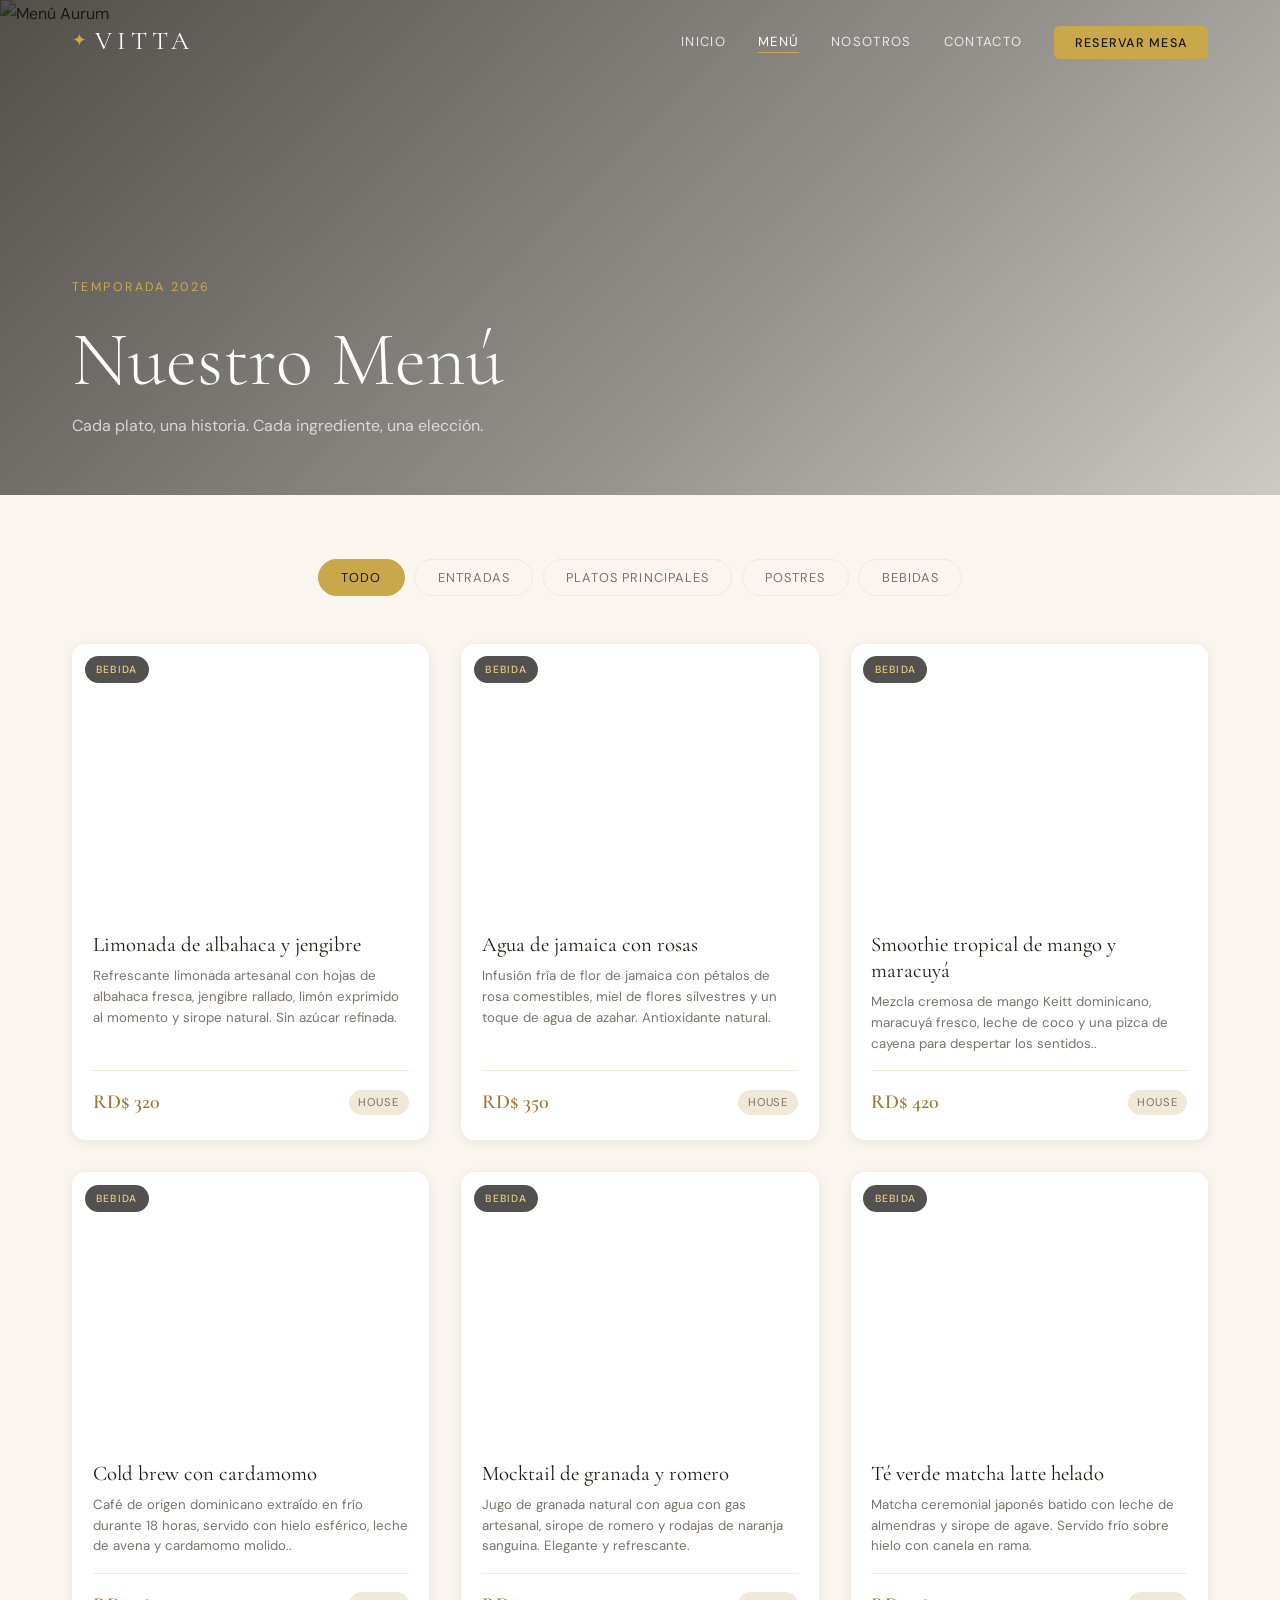
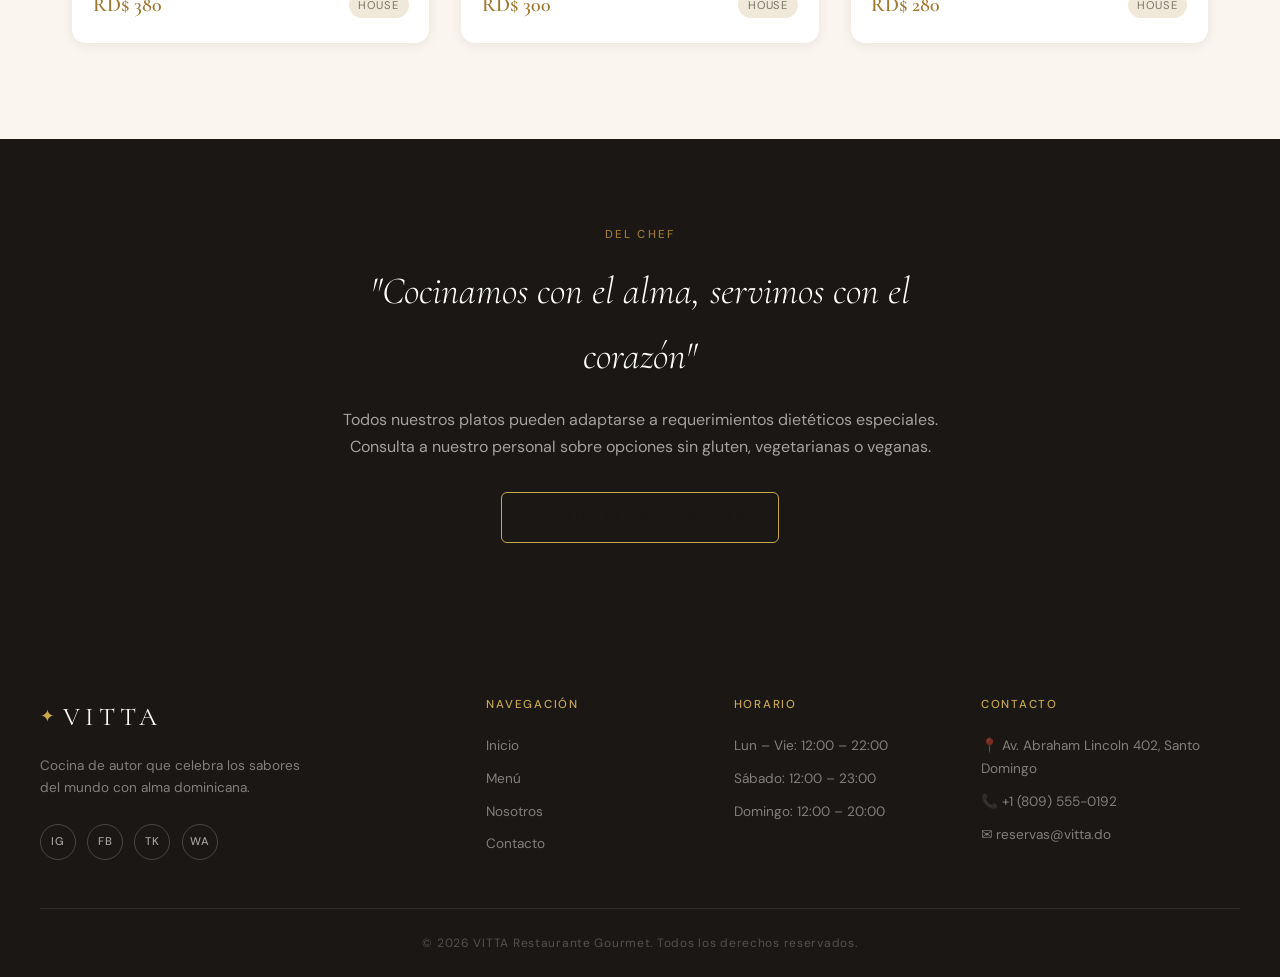
==== menu.html @ 18cf12e7 "Add files via upload" ====
<!DOCTYPE html>
<html lang="es">
<head>
  <meta charset="UTF-8" />
  <meta name="viewport" content="width=device-width, initial-scale=1.0" />
  <title>Menú — VITTA Restaurante Gourmet</title>
  <link rel="stylesheet" href="style.css" />
  <link rel="preconnect" href="https://fonts.googleapis.com" />
  <link rel="preconnect" href="https://fonts.gstatic.com" crossorigin />
  <link href="https://fonts.googleapis.com/css2?family=Cormorant+Garamond:ital,wght@0,300;0,400;0,600;1,300;1,400&family=DM+Sans:wght@300;400;500&display=swap" rel="stylesheet" />
</head>
<body>

  <nav class="navbar" id="navbar">
    <div class="nav-container">
      <a href="index.html" class="nav-logo">
        <span class="logo-icon">✦</span>
        <span class="logo-text">VITTA</span>
      </a>
      <ul class="nav-links" id="navLinks">
        <li><a href="index.html" class="nav-link">Inicio</a></li>
        <li><a href="menu.html" class="nav-link active">Menú</a></li>
        <li><a href="nosotros.html" class="nav-link">Nosotros</a></li>
        <li><a href="contacto.html" class="nav-link">Contacto</a></li>
        <li><a href="contacto.html" class="nav-cta">Reservar mesa</a></li>
      </ul>
      <button class="hamburger" id="hamburger" aria-label="Abrir menú">
        <span></span><span></span><span></span>
      </button>
    </div>
  </nav>

  <section class="page-hero">
    <div class="page-hero-bg">
      <img src="Imagenes/descarga.jpg" alt="Menú Aurum" />
      <div class="hero-overlay"></div>
    </div>
    <div class="page-hero-content">
      <p class="hero-eyebrow reveal">Temporada 2026</p>
      <h1 class="page-hero-title reveal">Nuestro Menú</h1>
      <p class="page-hero-sub reveal">Cada plato, una historia. Cada ingrediente, una elección.</p>
    </div>
  </section>

  <section class="menu-section">
    <div class="menu-filter reveal" id="menuFilter">
      <button class="filter-btn active" data-category="all">Todo</button>
      <button class="filter-btn" data-category="Starter">Entradas</button>
      <button class="filter-btn" data-category="Main">Platos principales</button>
      <button class="filter-btn" data-category="Dessert">Postres</button>
      <button class="filter-btn" data-category="Drink">Bebidas</button>
    </div>

    <div class="menu-loading" id="menuLoading">
      <div class="loading-spinner"></div>
      <p>Cargando los platos del día...</p>
    </div>

    <div class="menu-error hidden" id="menuError">
      <p class="error-icon">⚠️</p>
      <h3>No pudimos cargar el menú</h3>
      <p>Verifica tu conexión e intenta de nuevo.</p>
      <button class="btn-primary" id="retryBtn">Reintentar</button>
    </div>

    <div class="menu-grid hidden" id="menuGrid">
    
    </div>
  </section>

  <section class="chef-note reveal">
    <div class="chef-note-inner">
      <span class="section-label">Del chef</span>
      <h2>"Cocinamos con el alma, servimos con el corazón"</h2>
      <p>Todos nuestros platos pueden adaptarse a requerimientos dietéticos especiales. Consulta a nuestro personal sobre opciones sin gluten, vegetarianas o veganas.</p>
      <a href="contacto.html" class="btn-outline">Consultar disponibilidad</a>
    </div>
  </section>

  <footer class="footer">
    <div class="footer-grid">
      <div class="footer-brand">
        <a href="index.html" class="nav-logo">
          <span class="logo-icon">✦</span>
          <span class="logo-text">VITTA</span>
        </a>
        <p>Cocina de autor que celebra los sabores del mundo con alma dominicana.</p>
        <div class="social-links">
          <a href="#" aria-label="Instagram" class="social-link">IG</a>
          <a href="#" aria-label="Facebook" class="social-link">FB</a>
          <a href="#" aria-label="TikTok" class="social-link">TK</a>
          <a href="#" aria-label="WhatsApp" class="social-link">WA</a>
        </div>
      </div>
      <div class="footer-col">
        <h4>Navegación</h4>
        <ul>
          <li><a href="index.html">Inicio</a></li>
          <li><a href="menu.html">Menú</a></li>
          <li><a href="nosotros.html">Nosotros</a></li>
          <li><a href="contacto.html">Contacto</a></li>
        </ul>
      </div>
      <div class="footer-col">
        <h4>Horario</h4>
        <ul>
          <li>Lun – Vie: 12:00 – 22:00</li>
          <li>Sábado: 12:00 – 23:00</li>
          <li>Domingo: 12:00 – 20:00</li>
        </ul>
      </div>
      <div class="footer-col">
        <h4>Contacto</h4>
        <ul>
          <li>📍 Av. Abraham Lincoln 402, Santo Domingo</li>
          <li>📞 +1 (809) 555-0192</li>
          <li>✉️ reservas@vitta.do</li>
        </ul>
      </div>
    </div>
    <div class="footer-bottom">
      <p>© 2026 VITTA Restaurante Gourmet. Todos los derechos reservados.</p>
    </div>
  </footer>

  <script src="script.js"></script>
</body>
</html>
---- style.css ----
:root {
  --gold:         #c9a84c;
  --gold-light:   #e8cc80;
  --gold-dark:    #a07830;
  --cream:        #faf6ef;
  --cream-dark:   #f0e8d8;
  --charcoal:     #1a1714;
  --charcoal-mid: #2e2a24;
  --charcoal-soft:#4a4540;
  --terracotta:   #b55a38;
  --white:        #ffffff;
  --text-light:   #7a736a;

  --font-display: 'Cormorant Garamond', Georgia, serif;
  --font-body:    'DM Sans', system-ui, sans-serif;

  --radius-sm:  6px;
  --radius-md:  14px;
  --radius-lg:  24px;
  --shadow-sm:  0 2px 12px rgba(26,23,20,.08);
  --shadow-md:  0 8px 32px rgba(26,23,20,.14);
  --shadow-lg:  0 20px 60px rgba(26,23,20,.20);

  --transition: .35s cubic-bezier(.25,.8,.25,1);
  --max-w:      1200px;
}

*, *::before, *::after { box-sizing: border-box; margin: 0; padding: 0; }

html { scroll-behavior: smooth; font-size: 16px; }

body {
  font-family: var(--font-body);
  background: var(--cream);
  color: var(--charcoal);
  line-height: 1.7;
  overflow-x: hidden;
}

img { display: block; max-width: 100%; height: auto; }
a  { text-decoration: none; color: inherit; }
ul { list-style: none; }

.hidden { display: none !important; }

.section-label {
  display: inline-block;
  font-family: var(--font-body);
  font-size: .72rem;
  font-weight: 500;
  letter-spacing: .18em;
  text-transform: uppercase;
  color: var(--gold-dark);
  margin-bottom: .9rem;
}

.section-title {
  font-family: var(--font-display);
  font-size: clamp(2rem, 4vw, 3.2rem);
  font-weight: 300;
  line-height: 1.15;
  color: var(--charcoal);
  margin-bottom: 1rem;
}

.section-desc {
  font-size: 1rem;
  color: var(--text-light);
  max-width: 520px;
  margin: 0 auto;
}

.section-header {
  text-align: center;
  margin-bottom: 3.5rem;
}

.btn-primary {
  display: inline-block;
  background: var(--gold);
  color: var(--charcoal);
  font-family: var(--font-body);
  font-size: .82rem;
  font-weight: 500;
  letter-spacing: .12em;
  text-transform: uppercase;
  padding: .9rem 2.2rem;
  border-radius: var(--radius-sm);
  border: none;
  cursor: pointer;
  transition: background var(--transition), transform var(--transition), box-shadow var(--transition);
}
.btn-primary:hover {
  background: var(--gold-light);
  transform: translateY(-2px);
  box-shadow: 0 8px 24px rgba(201,168,76,.35);
}

.btn-ghost {
  display: inline-block;
  background: transparent;
  color: var(--white);
  font-size: .82rem;
  font-weight: 500;
  letter-spacing: .12em;
  text-transform: uppercase;
  padding: .9rem 2.2rem;
  border-radius: var(--radius-sm);
  border: 1px solid rgba(255,255,255,.5);
  cursor: pointer;
  transition: background var(--transition), border-color var(--transition);
}
.btn-ghost:hover {
  background: rgba(255,255,255,.1);
  border-color: var(--white);
}

.btn-outline {
  display: inline-block;
  background: transparent;
  color: var(--charcoal);
  font-size: .82rem;
  font-weight: 500;
  letter-spacing: .12em;
  text-transform: uppercase;
  padding: .85rem 2rem;
  border-radius: var(--radius-sm);
  border: 1.5px solid var(--gold);
  cursor: pointer;
  transition: background var(--transition), color var(--transition);
}
.btn-outline:hover {
  background: var(--gold);
  color: var(--charcoal);
}

.btn-large { padding: 1.1rem 2.8rem; font-size: .9rem; }
.btn-full  { width: 100%; text-align: center; }

.navbar {
  position: fixed;
  top: 0; left: 0; right: 0;
  z-index: 1000;
  padding: 1.2rem 0;
  transition: background var(--transition), padding var(--transition), box-shadow var(--transition);
}

.navbar.scrolled {
  background: rgba(26,23,20,.96);
  backdrop-filter: blur(12px);
  -webkit-backdrop-filter: blur(12px);
  padding: .7rem 0;
  box-shadow: 0 2px 24px rgba(0,0,0,.3);
}

.nav-container {
  max-width: var(--max-w);
  margin: 0 auto;
  padding: 0 2rem;
  display: flex;
  align-items: center;
  justify-content: space-between;
}

.nav-logo {
  display: flex;
  align-items: center;
  gap: .5rem;
  color: var(--white);
  transition: opacity var(--transition);
}
.nav-logo:hover { opacity: .8; }

.logo-icon {
  color: var(--gold);
  font-size: 1.1rem;
}
.logo-text {
  font-family: var(--font-display);
  font-size: 1.6rem;
  font-weight: 400;
  letter-spacing: .2em;
}

.nav-links {
  display: flex;
  align-items: center;
  gap: 2rem;
}

.nav-link {
  font-size: .82rem;
  font-weight: 400;
  letter-spacing: .1em;
  text-transform: uppercase;
  color: rgba(255,255,255,.8);
  position: relative;
  transition: color var(--transition);
}
.nav-link::after {
  content: '';
  position: absolute;
  bottom: -3px; left: 0;
  width: 0; height: 1px;
  background: var(--gold);
  transition: width var(--transition);
}
.nav-link:hover, .nav-link.active {
  color: var(--white);
}
.nav-link:hover::after, .nav-link.active::after {
  width: 100%;
}

.nav-cta {
  font-size: .78rem;
  font-weight: 500;
  letter-spacing: .1em;
  text-transform: uppercase;
  color: var(--charcoal);
  background: var(--gold);
  padding: .55rem 1.3rem;
  border-radius: var(--radius-sm);
  transition: background var(--transition), transform var(--transition);
}
.nav-cta:hover {
  background: var(--gold-light);
  transform: translateY(-1px);
}

.hamburger {
  display: none;
  flex-direction: column;
  gap: 5px;
  background: none;
  border: none;
  cursor: pointer;
  padding: 4px;
}
.hamburger span {
  display: block;
  width: 26px; height: 2px;
  background: var(--white);
  transition: transform var(--transition), opacity var(--transition);
  transform-origin: center;
}
.hamburger.open span:nth-child(1) { transform: translateY(7px) rotate(45deg); }
.hamburger.open span:nth-child(2) { opacity: 0; transform: scaleX(0); }
.hamburger.open span:nth-child(3) { transform: translateY(-7px) rotate(-45deg); }

.hero {
  position: relative;
  height: 100vh;
  min-height: 620px;
  display: flex;
  align-items: center;
  overflow: hidden;
}

.hero-bg {
  position: absolute;
  inset: 0;
  z-index: 0;
}
.hero-img {
  width: 100%; height: 100%;
  object-fit: cover;
  object-position: center;
  transform: scale(1.05);
  animation: heroZoom 10s ease-out forwards;
}
@keyframes heroZoom {
  to { transform: scale(1); }
}

.hero-overlay {
  position: absolute;
  inset: 0;
  background: linear-gradient(
    135deg,
    rgba(26,23,20,.75) 0%,
    rgba(26,23,20,.45) 60%,
    rgba(26,23,20,.2) 100%
  );
}

.hero-content {
  position: relative;
  z-index: 1;
  max-width: var(--max-w);
  margin: 0 auto;
  padding: 0 2rem;
  padding-top: 5rem;
}

.hero-eyebrow {
  font-size: .78rem;
  letter-spacing: .2em;
  text-transform: uppercase;
  color: var(--gold);
  margin-bottom: 1.2rem;
}

.hero-title {
  font-family: var(--font-display);
  font-size: clamp(3.5rem, 8vw, 7rem);
  font-weight: 300;
  line-height: 1.05;
  color: var(--white);
  margin-bottom: 1.4rem;
}
.hero-title em {
  font-style: italic;
  color: var(--gold-light);
}

.hero-subtitle {
  font-size: 1.05rem;
  color: rgba(255,255,255,.75);
  max-width: 480px;
  margin-bottom: 2.4rem;
  line-height: 1.65;
}

.hero-actions {
  display: flex;
  flex-wrap: wrap;
  gap: 1rem;
}

.hero-scroll-hint {
  position: absolute;
  bottom: 2.5rem;
  left: 50%;
  transform: translateX(-50%);
  display: flex;
  flex-direction: column;
  align-items: center;
  gap: .5rem;
  color: rgba(255,255,255,.5);
  font-size: .7rem;
  letter-spacing: .15em;
  text-transform: uppercase;
  z-index: 1;
}
.scroll-line {
  width: 1px; height: 40px;
  background: linear-gradient(to bottom, rgba(255,255,255,.5), transparent);
  animation: scrollPulse 2s ease-in-out infinite;
}
@keyframes scrollPulse {
  0%, 100% { opacity: .3; transform: scaleY(.8); }
  50%       { opacity: 1;  transform: scaleY(1); }
}

.stats-bar {
  background: var(--charcoal);
  display: flex;
  justify-content: center;
  align-items: center;
  flex-wrap: wrap;
  gap: 0;
  padding: 2.5rem 2rem;
}

.stat {
  display: flex;
  flex-direction: column;
  align-items: center;
  padding: 0 3rem;
  text-align: center;
}
.stat strong {
  font-family: var(--font-display);
  font-size: 2.8rem;
  font-weight: 300;
  color: var(--gold);
  line-height: 1;
}
.stat span {
  font-size: .75rem;
  letter-spacing: .1em;
  text-transform: uppercase;
  color: rgba(255,255,255,.5);
  margin-top: .3rem;
}

.stat-divider {
  width: 1px; height: 40px;
  background: rgba(255,255,255,.15);
}

.featured {
  padding: 7rem 2rem;
  max-width: var(--max-w);
  margin: 0 auto;
}

.featured-grid {
  display: grid;
  grid-template-columns: repeat(3, 1fr);
  gap: 2rem;
  margin-bottom: 3rem;
}

.dish-card {
  background: var(--white);
  border-radius: var(--radius-md);
  overflow: hidden;
  box-shadow: var(--shadow-sm);
  transition: transform var(--transition), box-shadow var(--transition);
}
.dish-card:hover {
  transform: translateY(-6px);
  box-shadow: var(--shadow-lg);
}

.dish-img-wrap {
  position: relative;
  aspect-ratio: 4/3;
  overflow: hidden;
}
.dish-img {
  width: 100%; height: 100%;
  object-fit: cover;
  transition: transform .6s ease;
}
.dish-card:hover .dish-img { transform: scale(1.06); }

.dish-badge {
  position: absolute;
  top: 1rem; right: 1rem;
  background: var(--gold);
  color: var(--charcoal);
  font-size: .68rem;
  font-weight: 500;
  letter-spacing: .1em;
  text-transform: uppercase;
  padding: .3rem .75rem;
  border-radius: 20px;
}

.dish-info { padding: 1.5rem; }

.dish-category {
  font-size: .7rem;
  letter-spacing: .12em;
  text-transform: uppercase;
  color: var(--gold-dark);
  margin-bottom: .5rem;
  display: block;
}

.dish-name {
  font-family: var(--font-display);
  font-size: 1.45rem;
  font-weight: 400;
  margin-bottom: .6rem;
  line-height: 1.2;
}

.dish-desc {
  font-size: .87rem;
  color: var(--text-light);
  line-height: 1.6;
  margin-bottom: 1.2rem;
}

.dish-footer {
  display: flex;
  justify-content: space-between;
  align-items: center;
  border-top: 1px solid var(--cream-dark);
  padding-top: 1rem;
}

.dish-price {
  font-family: var(--font-display);
  font-size: 1.3rem;
  font-weight: 600;
  color: var(--gold-dark);
}

.dish-link {
  font-size: .78rem;
  font-weight: 500;
  color: var(--charcoal);
  letter-spacing: .05em;
  transition: color var(--transition), gap var(--transition);
}
.dish-link:hover { color: var(--gold-dark); }

.featured-cta { text-align: center; }

.experience {
  background: var(--charcoal);
  display: grid;
  grid-template-columns: 1fr 1fr;
  min-height: 600px;
}

.experience-img-col {
  position: relative;
  overflow: hidden;
}
.experience-img-col img {
  width: 100%; height: 100%;
  object-fit: cover;
  transition: transform .8s ease;
}
.experience-img-col:hover img { transform: scale(1.03); }

.exp-accent-box {
  position: absolute;
  bottom: 2rem; right: -1.5rem;
  background: var(--gold);
  color: var(--charcoal);
  padding: 1.5rem 2rem;
  max-width: 280px;
  border-radius: var(--radius-sm);
  box-shadow: var(--shadow-md);
}
.exp-accent-text {
  font-family: var(--font-display);
  font-size: 1rem;
  font-style: italic;
  line-height: 1.4;
  margin-bottom: .5rem;
}
.exp-accent-author {
  font-size: .72rem;
  font-weight: 500;
  letter-spacing: .08em;
}

.experience-text-col {
  padding: 5rem 4rem;
  display: flex;
  flex-direction: column;
  justify-content: center;
  gap: 0;
}
.experience-text-col .section-title { color: var(--white); }
.experience-text-col p {
  color: rgba(255,255,255,.65);
  margin-bottom: 1.5rem;
  font-size: .95rem;
}

.exp-list {
  list-style: none;
  margin-bottom: 2rem;
}
.exp-list li {
  display: flex;
  align-items: flex-start;
  gap: .8rem;
  color: rgba(255,255,255,.75);
  font-size: .9rem;
  padding: .5rem 0;
  border-bottom: 1px solid rgba(255,255,255,.08);
}
.exp-icon { color: var(--gold); flex-shrink: 0; }

.testimonials {
  padding: 7rem 2rem;
  background: var(--cream-dark);
  max-width: 100%;
}
.testimonials .section-header { max-width: var(--max-w); margin: 0 auto 3.5rem; }

.testimonials-grid {
  max-width: var(--max-w);
  margin: 0 auto;
  display: grid;
  grid-template-columns: repeat(3, 1fr);
  gap: 2rem;
}

.testimonial-card {
  background: var(--white);
  padding: 2rem;
  border-radius: var(--radius-md);
  box-shadow: var(--shadow-sm);
  position: relative;
  transition: transform var(--transition), box-shadow var(--transition);
}
.testimonial-card:hover {
  transform: translateY(-4px);
  box-shadow: var(--shadow-md);
}
.testimonial-card::before {
  content: '\201C';
  font-family: var(--font-display);
  font-size: 5rem;
  color: var(--gold);
  opacity: .25;
  position: absolute;
  top: .5rem; left: 1.2rem;
  line-height: 1;
}

.stars {
  color: var(--gold);
  font-size: .9rem;
  letter-spacing: .1em;
  margin-bottom: 1rem;
}

.testimonial-card p {
  font-family: var(--font-display);
  font-size: 1.05rem;
  font-style: italic;
  line-height: 1.65;
  color: var(--charcoal-soft);
  margin-bottom: 1.5rem;
}

.testimonial-card footer {
  display: flex;
  align-items: center;
  gap: .9rem;
  border-top: 1px solid var(--cream-dark);
  padding-top: 1.2rem;
}
.testimonial-card footer img {
  width: 46px; height: 46px;
  border-radius: 50%;
  object-fit: cover;
  border: 2px solid var(--gold-light);
}
.testimonial-card footer strong {
  display: block;
  font-size: .88rem;
  font-weight: 500;
}
.testimonial-card footer span {
  font-size: .75rem;
  color: var(--text-light);
}

.cta-section {
  background: var(--charcoal-mid);
  background-image: url('https://images.unsplash.com/photo-1559329007-40df8a9345d8?w=1400&q=60');
  background-size: cover;
  background-position: center;
  background-blend-mode: multiply;
  padding: 7rem 2rem;
  text-align: center;
  position: relative;
}
.cta-section::before {
  content: '';
  position: absolute;
  inset: 0;
  background: rgba(26,23,20,.7);
}
.cta-inner {
  position: relative;
  z-index: 1;
  max-width: 640px;
  margin: 0 auto;
}
.cta-section .section-label { color: var(--gold-light); }
.cta-section h2 {
  font-family: var(--font-display);
  font-size: clamp(2rem, 4vw, 3rem);
  font-weight: 300;
  color: var(--white);
  margin-bottom: 1rem;
}
.cta-section p {
  color: rgba(255,255,255,.65);
  margin-bottom: 2rem;
}

.page-hero {
  position: relative;
  height: 55vh;
  min-height: 420px;
  display: flex;
  align-items: flex-end;
  overflow: hidden;
}
.page-hero--short {
  height: 45vh;
  min-height: 340px;
}

.page-hero-bg {
  position: absolute;
  inset: 0;
}
.page-hero-bg img {
  width: 100%; height: 100%;
  object-fit: cover;
}

.page-hero-content {
  position: relative;
  z-index: 1;
  width: 100%;
  max-width: var(--max-w);
  margin: 0 auto;
  padding: 0 2rem 3.5rem;
}
.page-hero-title {
  font-family: var(--font-display);
  font-size: clamp(2.8rem, 6vw, 5rem);
  font-weight: 300;
  color: var(--white);
  margin-bottom: .6rem;
  line-height: 1.1;
}
.page-hero-sub {
  color: rgba(255,255,255,.7);
  font-size: 1rem;
}

.menu-section {
  max-width: var(--max-w);
  margin: 0 auto;
  padding: 4rem 2rem 6rem;
}

.menu-filter {
  display: flex;
  flex-wrap: wrap;
  justify-content: center;
  gap: .6rem;
  margin-bottom: 3rem;
}

.filter-btn {
  background: none;
  border: 1.5px solid var(--cream-dark);
  border-radius: 30px;
  padding: .55rem 1.4rem;
  font-family: var(--font-body);
  font-size: .8rem;
  font-weight: 400;
  letter-spacing: .08em;
  text-transform: uppercase;
  color: var(--text-light);
  cursor: pointer;
  transition: background var(--transition), border-color var(--transition), color var(--transition);
}
.filter-btn:hover, .filter-btn.active {
  background: var(--gold);
  border-color: var(--gold);
  color: var(--charcoal);
}

.menu-loading {
  text-align: center;
  padding: 5rem 0;
  color: var(--text-light);
}
.loading-spinner {
  width: 42px; height: 42px;
  border: 3px solid var(--cream-dark);
  border-top-color: var(--gold);
  border-radius: 50%;
  margin: 0 auto 1.2rem;
  animation: spin .85s linear infinite;
}
@keyframes spin { to { transform: rotate(360deg); } }

.menu-error {
  text-align: center;
  padding: 4rem 2rem;
}
.error-icon { font-size: 2.5rem; margin-bottom: 1rem; }
.menu-error h3 {
  font-family: var(--font-display);
  font-size: 1.6rem;
  margin-bottom: .5rem;
}
.menu-error p { color: var(--text-light); margin-bottom: 1.5rem; }

.menu-grid {
  display: grid;
  grid-template-columns: repeat(auto-fill, minmax(280px, 1fr));
  gap: 2rem;
}

.meal-card {
  background: var(--white);
  border-radius: var(--radius-md);
  overflow: hidden;
  box-shadow: var(--shadow-sm);
  transition: transform var(--transition), box-shadow var(--transition);
  display: flex;
  flex-direction: column;
}
.meal-card:hover {
  transform: translateY(-5px);
  box-shadow: var(--shadow-lg);
}
.meal-card-img-wrap {
  position: relative;
  aspect-ratio: 4/3;
  overflow: hidden;
}
.meal-card-img-wrap img {
  width: 100%; height: 100%;
  object-fit: cover;
  transition: transform .6s ease;
}
.meal-card:hover .meal-card-img-wrap img { transform: scale(1.06); }

.meal-card-category {
  position: absolute;
  top: .8rem; left: .8rem;
  background: rgba(26,23,20,.75);
  color: var(--gold-light);
  font-size: .65rem;
  font-weight: 500;
  letter-spacing: .12em;
  text-transform: uppercase;
  padding: .28rem .7rem;
  border-radius: 20px;
  backdrop-filter: blur(6px);
}

.meal-card-body {
  padding: 1.3rem;
  flex: 1;
  display: flex;
  flex-direction: column;
}
.meal-card-name {
  font-family: var(--font-display);
  font-size: 1.3rem;
  font-weight: 400;
  margin-bottom: .5rem;
  line-height: 1.25;
}
.meal-card-desc {
  font-size: .83rem;
  color: var(--text-light);
  line-height: 1.55;
  flex: 1;
  margin-bottom: 1rem;
  display: -webkit-box;
  -webkit-box-orient: vertical;
  overflow: hidden;
}
.meal-card-footer {
  display: flex;
  justify-content: space-between;
  align-items: center;
  border-top: 1px solid var(--cream-dark);
  padding-top: .9rem;
}
.meal-card-price {
  font-family: var(--font-display);
  font-size: 1.25rem;
  font-weight: 600;
  color: var(--gold-dark);
}
.meal-card-area {
  font-size: .7rem;
  letter-spacing: .08em;
  text-transform: uppercase;
  color: var(--text-light);
  background: var(--cream-dark);
  padding: .2rem .6rem;
  border-radius: 20px;
}

.chef-note {
  background: var(--charcoal);
  padding: 5rem 2rem;
  text-align: center;
}
.chef-note-inner {
  max-width: 640px;
  margin: 0 auto;
}
.chef-note h2 {
  font-family: var(--font-display);
  font-size: clamp(1.8rem,3vw,2.6rem);
  font-weight: 300;
  font-style: italic;
  color: var(--white);
  margin-bottom: 1rem;
}
.chef-note p {
  color: rgba(255,255,255,.6);
  margin-bottom: 2rem;
}

.about-section {
  max-width: var(--max-w);
  margin: 0 auto;
  padding: 6rem 2rem;
}

.about-story {
  display: grid;
  grid-template-columns: 1fr 1fr;
  gap: 5rem;
  align-items: center;
}

.about-story-img {
  border-radius: var(--radius-md);
  overflow: hidden;
  box-shadow: var(--shadow-lg);
}
.about-story-img img { width: 100%; height: 100%; object-fit: cover; }

.about-story-text .section-title { margin-bottom: 1.2rem; }
.about-story-text p {
  color: var(--charcoal-soft);
  margin-bottom: 1rem;
  font-size: .95rem;
}

.mvv-section {
  background: var(--cream-dark);
  padding: 6rem 2rem;
}
.mvv-section .section-header { max-width: var(--max-w); margin: 0 auto 3.5rem; }

.mvv-grid {
  max-width: var(--max-w);
  margin: 0 auto;
  display: grid;
  grid-template-columns: repeat(3, 1fr);
  gap: 2rem;
}

.mvv-card {
  background: var(--white);
  padding: 2.5rem;
  border-radius: var(--radius-md);
  box-shadow: var(--shadow-sm);
  transition: transform var(--transition), box-shadow var(--transition);
}
.mvv-card:hover {
  transform: translateY(-4px);
  box-shadow: var(--shadow-md);
}
.mvv-icon { font-size: 2rem; margin-bottom: 1rem; }
.mvv-card h3 {
  font-family: var(--font-display);
  font-size: 1.6rem;
  font-weight: 400;
  margin-bottom: .8rem;
}
.mvv-card p { font-size: .9rem; color: var(--charcoal-soft); }

.values-list {
  list-style: none;
}
.values-list li {
  font-size: .9rem;
  color: var(--charcoal-soft);
  padding: .35rem 0;
  border-bottom: 1px solid var(--cream-dark);
  display: flex;
  align-items: center;
  gap: .5rem;
}
.values-list li::before {
  content: '✦';
  color: var(--gold);
  font-size: .6rem;
}

.team-section {
  padding: 6rem 2rem;
  max-width: var(--max-w);
  margin: 0 auto;
}

.team-grid {
  display: grid;
  grid-template-columns: repeat(4, 1fr);
  gap: 2rem;
}

.team-card {
  text-align: center;
}
.team-img-wrap {
  width: 100%;
  aspect-ratio: 1;
  border-radius: var(--radius-md);
  overflow: hidden;
  margin-bottom: 1.2rem;
  box-shadow: var(--shadow-sm);
}
.team-img-wrap img {
  width: 100%; height: 100%;
  object-fit: cover;
  transition: transform .6s ease;
}
.team-card:hover .team-img-wrap img { transform: scale(1.06); }

.team-card h3 {
  font-family: var(--font-display);
  font-size: 1.25rem;
  font-weight: 400;
  margin-bottom: .2rem;
}
.team-role {
  font-size: .75rem;
  letter-spacing: .1em;
  text-transform: uppercase;
  color: var(--gold-dark);
  display: block;
  margin-bottom: .6rem;
}
.team-card p { font-size: .83rem; color: var(--text-light); }

.why-us {
  background: var(--charcoal);
  padding: 6rem 2rem;
}
.why-us .section-header .section-title { color: var(--white); }

.why-grid {
  max-width: var(--max-w);
  margin: 0 auto;
  display: grid;
  grid-template-columns: repeat(3, 1fr);
  gap: 2.5rem;
}

.why-card {
  padding: 2rem 0;
  border-top: 1px solid rgba(255,255,255,.1);
  transition: border-color var(--transition);
}
.why-card:hover { border-color: var(--gold); }

.why-number {
  font-family: var(--font-display);
  font-size: 3rem;
  font-weight: 300;
  color: var(--gold);
  opacity: .4;
  display: block;
  margin-bottom: .8rem;
  line-height: 1;
}
.why-card h3 {
  font-family: var(--font-display);
  font-size: 1.3rem;
  font-weight: 400;
  color: var(--white);
  margin-bottom: .6rem;
}
.why-card p { font-size: .87rem; color: rgba(255,255,255,.5); }

.gallery-section {
  padding: 6rem 2rem;
  max-width: var(--max-w);
  margin: 0 auto;
}

.gallery-grid {
  display: grid;
  grid-template-columns: repeat(3, 1fr);
  grid-template-rows: auto auto;
  gap: 1rem;
}
.gallery-item {
  overflow: hidden;
  border-radius: var(--radius-sm);
}
.gallery-item img {
  width: 100%; height: 100%;
  object-fit: cover;
  min-height: 220px;
  transition: transform .7s ease;
}
.gallery-item:hover img { transform: scale(1.06); }
.gallery-item.tall {
  grid-row: span 2;
}
.gallery-item.wide {
  grid-column: span 2;
}

.contact-section {
  max-width: var(--max-w);
  margin: 0 auto;
  padding: 5rem 2rem 6rem;
}

.contact-grid {
  display: grid;
  grid-template-columns: 1.3fr 1fr;
  gap: 4rem;
  align-items: start;
}

.contact-form-col .section-title { margin-bottom: .5rem; }
.contact-intro {
  color: var(--text-light);
  font-size: .92rem;
  margin-bottom: 2rem;
}

.form-group { margin-bottom: 1.4rem; }
.form-row {
  display: grid;
  grid-template-columns: 1fr 1fr;
  gap: 1rem;
}

.form-label {
  display: block;
  font-size: .78rem;
  font-weight: 500;
  letter-spacing: .06em;
  text-transform: uppercase;
  color: var(--charcoal-soft);
  margin-bottom: .5rem;
}

.form-input {
  width: 100%;
  padding: .85rem 1rem;
  border: 1.5px solid var(--cream-dark);
  border-radius: var(--radius-sm);
  background: var(--white);
  font-family: var(--font-body);
  font-size: .92rem;
  color: var(--charcoal);
  transition: border-color var(--transition), box-shadow var(--transition);
  appearance: none;
}
.form-input:focus {
  outline: none;
  border-color: var(--gold);
  box-shadow: 0 0 0 3px rgba(201,168,76,.15);
}
.form-input.error-field { border-color: var(--terracotta); }

.form-textarea {
  resize: vertical;
  min-height: 130px;
}

.form-error {
  display: block;
  font-size: .75rem;
  color: var(--terracotta);
  margin-top: .3rem;
  min-height: 1rem;
}

.form-note {
  font-size: .75rem;
  color: var(--text-light);
  margin-top: .8rem;
}

.form-success {
  text-align: center;
  padding: 3rem 1rem;
  background: #f0faf4;
  border-radius: var(--radius-md);
  margin-top: 1.5rem;
  border: 1px solid #b2e4c5;
}
.success-icon {
  display: inline-flex;
  align-items: center;
  justify-content: center;
  width: 56px; height: 56px;
  background: #4caf80;
  color: var(--white);
  border-radius: 50%;
  font-size: 1.4rem;
  margin-bottom: 1rem;
}
.form-success h3 {
  font-family: var(--font-display);
  font-size: 1.6rem;
  color: var(--charcoal);
  margin-bottom: .5rem;
}
.form-success p { color: var(--text-light); }

.contact-info-card,
.hours-card {
  background: var(--white);
  padding: 2rem;
  border-radius: var(--radius-md);
  box-shadow: var(--shadow-sm);
  margin-bottom: 1.5rem;
}
.contact-info-card h3,
.hours-card h3 {
  font-family: var(--font-display);
  font-size: 1.4rem;
  font-weight: 400;
  margin-bottom: 1.2rem;
  padding-bottom: .8rem;
  border-bottom: 1px solid var(--cream-dark);
}

.contact-info-list {
  display: flex;
  flex-direction: column;
  gap: 1.2rem;
}
.contact-info-list li {
  display: flex;
  align-items: flex-start;
  gap: 1rem;
}
.contact-info-icon { font-size: 1.2rem; flex-shrink: 0; margin-top: .1rem; }
.contact-info-list strong {
  display: block;
  font-size: .78rem;
  font-weight: 500;
  letter-spacing: .08em;
  text-transform: uppercase;
  color: var(--charcoal-soft);
  margin-bottom: .2rem;
}
.contact-info-list p { font-size: .9rem; color: var(--text-light); }

.hours-list {
  display: flex;
  flex-direction: column;
  gap: .6rem;
}
.hours-list li {
  display: flex;
  justify-content: space-between;
  font-size: .88rem;
  padding: .5rem 0;
  border-bottom: 1px solid var(--cream-dark);
}
.hours-list li span { color: var(--text-light); }
.hours-list li strong { font-weight: 500; }
.hours-note { border-bottom: none !important; }
.hours-note span {
  font-size: .78rem !important;
  font-style: italic;
  color: var(--text-light);
  width: 100%;
  text-align: center;
}

.map-section {
  padding: 4rem 2rem 6rem;
  max-width: var(--max-w);
  margin: 0 auto;
}
.map-container {
  border-radius: var(--radius-md);
  overflow: hidden;
  box-shadow: var(--shadow-md);
}
.map-container iframe { display: block; }

.footer {
  background: var(--charcoal);
  padding: 4.5rem 2rem 0;
}

.footer-grid {
  max-width: var(--max-w);
  margin: 0 auto;
  display: grid;
  grid-template-columns: 2fr 1fr 1fr 1.3fr;
  gap: 3rem;
  padding-bottom: 3rem;
  border-bottom: 1px solid rgba(255,255,255,.1);
}

.footer-brand .nav-logo { color: var(--white); margin-bottom: 1rem; }
.footer-brand p {
  font-size: .85rem;
  color: rgba(255,255,255,.45);
  line-height: 1.65;
  max-width: 280px;
  margin-bottom: 1.5rem;
}

.social-links {
  display: flex;
  gap: .7rem;
}
.social-link {
  display: inline-flex;
  align-items: center;
  justify-content: center;
  width: 36px; height: 36px;
  border: 1px solid rgba(255,255,255,.2);
  border-radius: 50%;
  font-size: .7rem;
  font-weight: 500;
  color: rgba(255,255,255,.6);
  letter-spacing: .05em;
  transition: background var(--transition), border-color var(--transition), color var(--transition);
}
.social-link:hover {
  background: var(--gold);
  border-color: var(--gold);
  color: var(--charcoal);
}

.footer-col h4 {
  font-family: var(--font-body);
  font-size: .72rem;
  font-weight: 500;
  letter-spacing: .15em;
  text-transform: uppercase;
  color: var(--gold);
  margin-bottom: 1.2rem;
}
.footer-col ul {
  display: flex;
  flex-direction: column;
  gap: .6rem;
}
.footer-col ul li,
.footer-col ul li a {
  font-size: .85rem;
  color: rgba(255,255,255,.45);
  transition: color var(--transition);
}
.footer-col ul li a:hover { color: var(--gold-light); }

.footer-bottom {
  max-width: var(--max-w);
  margin: 0 auto;
  padding: 1.5rem 0;
  text-align: center;
}
.footer-bottom p {
  font-size: .75rem;
  color: rgba(255,255,255,.25);
  letter-spacing: .06em;
}

.reveal {
  opacity: 0;
  transform: translateY(28px);
  transition: opacity .65s cubic-bezier(.25,.8,.25,1),
              transform .65s cubic-bezier(.25,.8,.25,1);
}
.reveal.visible {
  opacity: 1;
  transform: translateY(0);
}

.reveal.delay-1 { transition-delay: .1s; }
.reveal.delay-2 { transition-delay: .2s; }
.reveal.delay-3 { transition-delay: .3s; }
.reveal.delay-4 { transition-delay: .4s; }

@media (max-width: 1100px) {
  .experience { grid-template-columns: 1fr; }
  .experience-img-col { height: 420px; }
  .experience-text-col { padding: 3rem 2.5rem; }
  .exp-accent-box { right: 1.5rem; }
  .team-grid { grid-template-columns: repeat(2, 1fr); }
}

@media (max-width: 900px) {
  .featured-grid,
  .testimonials-grid,
  .mvv-grid { grid-template-columns: 1fr 1fr; }
  .why-grid { grid-template-columns: 1fr 1fr; }
  .footer-grid { grid-template-columns: 1fr 1fr; }
  .about-story { grid-template-columns: 1fr; gap: 2.5rem; }
  .contact-grid { grid-template-columns: 1fr; }
  .stats-bar { gap: 1rem; }
  .stat { padding: 0 1.5rem; }
}

@media (max-width: 768px) {
  
  .hamburger { display: flex; }
  .nav-links {
    position: fixed;
    top: 0; right: 0;
    width: 75%; max-width: 320px;
    height: 100vh;
    background: var(--charcoal);
    flex-direction: column;
    justify-content: center;
    align-items: flex-start;
    padding: 2rem;
    gap: 1.5rem;
    transform: translateX(100%);
    transition: transform var(--transition);
    z-index: 999;
  }
  .nav-links.open { transform: translateX(0); }
  .nav-link { font-size: 1rem; }
  .nav-cta { font-size: .82rem; }

  .hero-title { font-size: clamp(3rem, 10vw, 5rem); }
  .featured-grid,
  .testimonials-grid,
  .mvv-grid,
  .team-grid,
  .why-grid { grid-template-columns: 1fr; }

  .experience-text-col { padding: 2.5rem 1.5rem; }

  .footer-grid { grid-template-columns: 1fr; gap: 2rem; }

  .gallery-grid { grid-template-columns: 1fr 1fr; }
  .gallery-item.tall, .gallery-item.wide { grid-column: auto; grid-row: auto; }

  .form-row { grid-template-columns: 1fr; }

  .stats-bar { flex-direction: column; gap: 1.5rem; }
  .stat-divider { display: none; }
}

@media (max-width: 480px) {
  body { font-size: 15px; }
  .hero-title { font-size: 2.8rem; }
  .page-hero-title { font-size: 2.4rem; }
  .section-title { font-size: 1.8rem; }
  .gallery-grid { grid-template-columns: 1fr; }
}
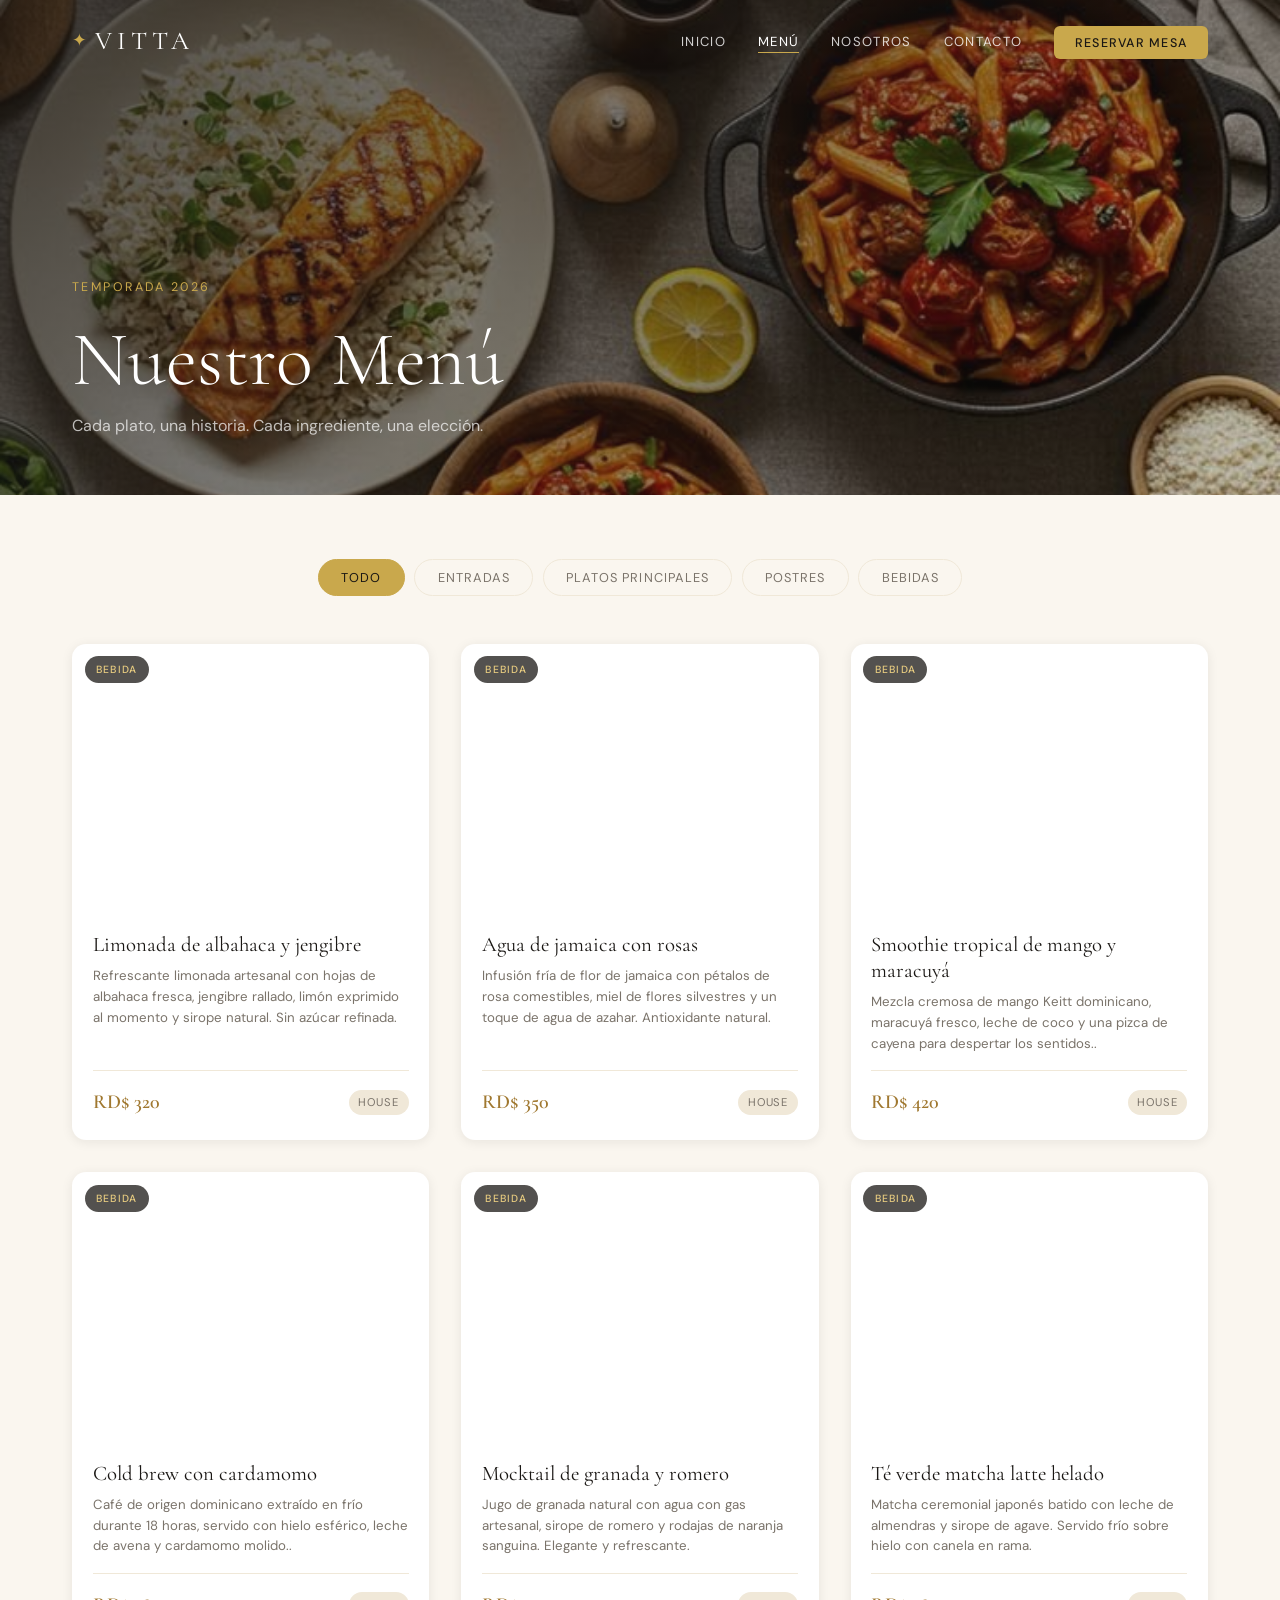
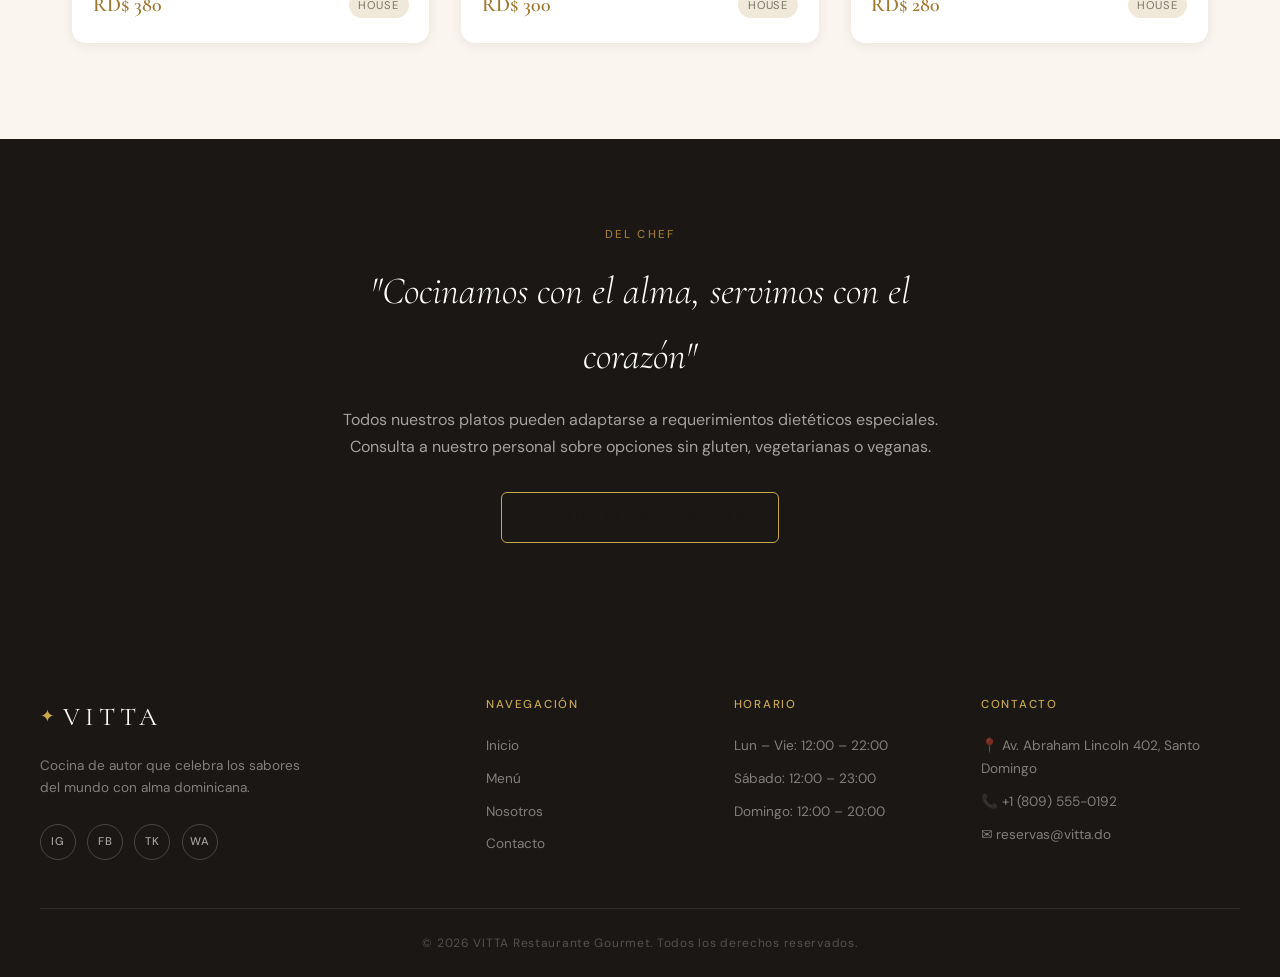
==== commit d175439d: "Update menu.html" ====
--- a/menu.html
+++ b/menu.html
@@ -32,7 +32,7 @@
 
   <section class="page-hero">
     <div class="page-hero-bg">
-      <img src="Imagenes/descarga.jpg" alt="Menú Aurum" />
+      <img src="descarga.jpg" alt="Menú Aurum" />
       <div class="hero-overlay"></div>
     </div>
     <div class="page-hero-content">
